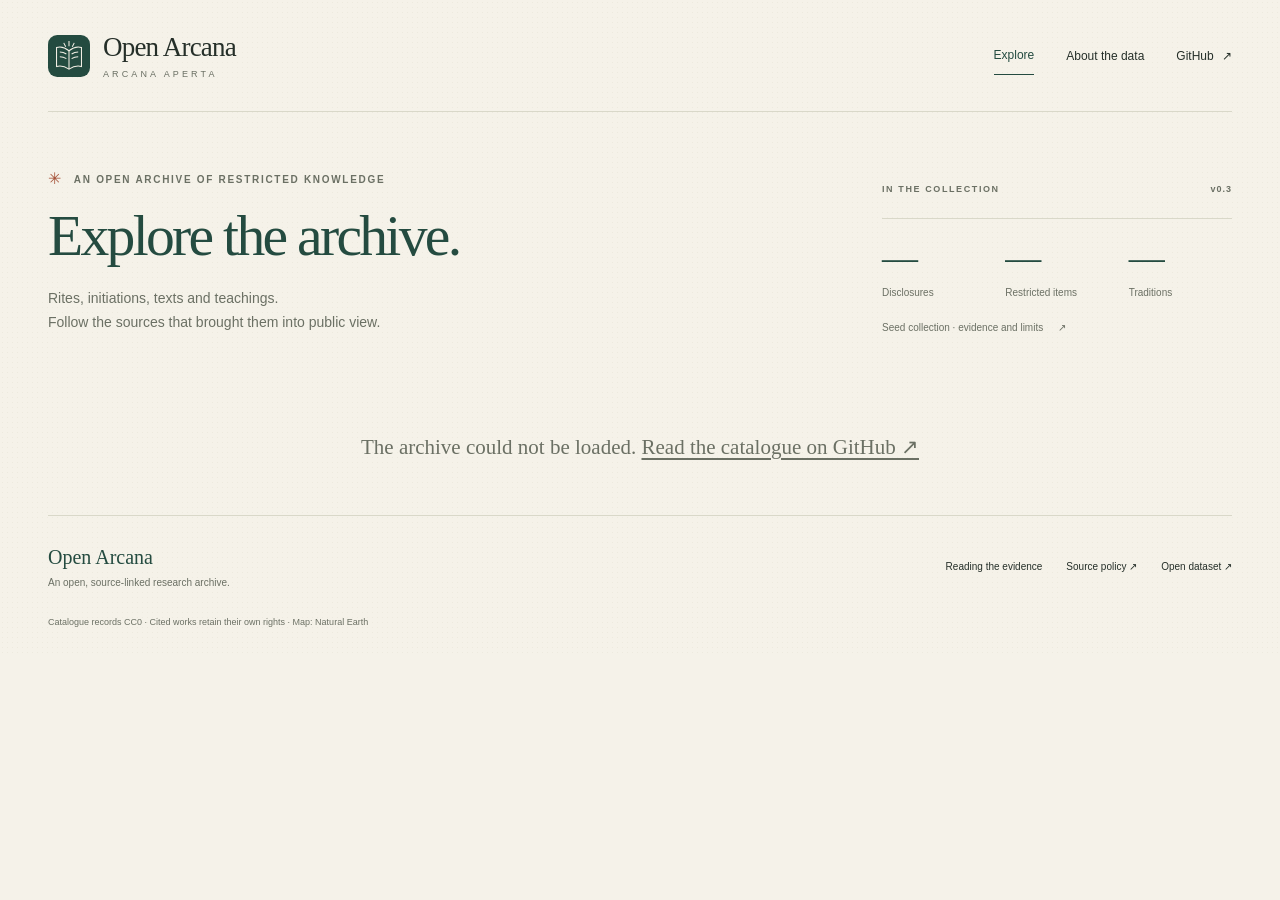
==== site/index.html @ 2766771c "Build interactive country and disclosure timeline explorer" ====
<!doctype html>
<html lang="en">
<head>
  <meta charset="utf-8">
  <meta name="viewport" content="width=device-width, initial-scale=1">
  <meta name="theme-color" content="#244b40">
  <meta name="description" content="Explore Open Arcana's source-linked records of restricted rites, initiations, texts and teachings. Filter the world map and disclosure timeline, then inspect the evidence.">
  <title>Open Arcana — Explore the archive</title>
  <link rel="icon" href="./assets/mark.svg" type="image/svg+xml">
  <link rel="stylesheet" href="./style.css">
  <script type="module" src="./app.js"></script>
</head>
<body>
  <a class="skip-link" href="#filters">Skip to explorer</a>
  <header class="masthead wrap">
    <a class="brand" href="./" aria-label="Open Arcana home"><img src="./assets/mark.svg" width="42" height="42" alt=""><span>Open Arcana<small>ARCANA APERTA</small></span></a>
    <nav aria-label="Main navigation"><a href="#explorer" class="nav-active">Explore</a><button data-about>About the data</button><a href="https://github.com/openarcana/open-arcana" target="_blank" rel="noopener noreferrer">GitHub <span aria-hidden="true">↗</span></a></nav>
  </header>
  <main class="wrap">
    <section class="intro" aria-labelledby="page-title">
      <div><div class="eyebrow"><span class="tiny-star" aria-hidden="true">✳</span> AN OPEN ARCHIVE OF RESTRICTED KNOWLEDGE</div><h1 id="page-title">Explore the archive.</h1><p>Rites, initiations, texts and teachings.<br> Follow the sources that brought them into public view.</p></div>
      <div class="intro-index" aria-label="Complete collection"><p class="index-caption">IN THE COLLECTION <span id="version">v0.3</span></p><div class="totals"><div><strong id="total-disclosures">—</strong><span>Disclosures</span></div><div><strong id="total-items">—</strong><span>Restricted items</span></div><div><strong id="total-traditions">—</strong><span>Traditions</span></div></div><button class="seed-link" data-about>Seed collection · evidence and limits <span aria-hidden="true">↗</span></button></div>
    </section>
    <div id="loading" role="status">Opening the archive…</div>
    <div id="explorer" hidden>
      <form id="filters" class="filter-panel" role="search" aria-label="Filter disclosures">
        <div class="search-wrap"><svg width="18" height="18" viewBox="0 0 24 24" fill="none" stroke="currentColor" stroke-width="1.6" aria-hidden="true"><circle cx="10" cy="10" r="6.5"/><path d="m15 15 5 5"/></svg><label class="sr-only" for="search">Search the archive</label><input id="search" name="q" type="search" placeholder="Search traditions, rites, texts…" autocomplete="off"></div>
        <label>Country<select id="country" name="country"><option value="">All countries & regions</option></select></label>
        <label>Disclosure type<select id="method" name="method"><option value="">All disclosure types</option></select></label>
        <label>Historical context<select id="history" name="history"><option value="">All periods & origins</option><optgroup label="Tradition's recorded origins"><option value="origins_before_1900">Founded before 1900</option><option value="origins_since_1900">Founded from 1900</option><option value="origins_undated">Origins undated</option></optgroup><optgroup label="Disclosure source's publication"><option value="sources_before_1900">Source before 1900</option><option value="sources_since_1900">Source from 1900</option></optgroup></select></label>
        <button type="button" id="more-filters" class="text-button more-button" aria-expanded="false" aria-controls="advanced-filters">More filters <span aria-hidden="true">＋</span></button>
        <div id="advanced-filters" class="advanced-filters" hidden>
          <label>Restricted material<select id="type" name="type"><option value="">All material types</option></select></label>
          <label>Recorded practice status<select id="status" name="status"><option value="">All recorded statuses</option><option value="practiced">Practiced</option><option value="modified">Modified</option><option value="discontinued">Discontinued</option><option value="unknown">Unknown</option></select></label>
          <label>Record review<select id="review" name="review"><option value="">All review statuses</option><option value="reviewed">Reviewed against source</option><option value="unreviewed">Unreviewed</option><option value="disputed">Disputed</option></select></label>
          <p class="filter-note">Origins date traditions, not individual rites. Practice statuses may be undated; review does not establish truth.</p>
        </div>
      </form>
      <div class="selection-line"><p id="selection-summary" role="status" aria-live="polite"></p><div><button id="reset" class="text-button" type="button">Reset filters <span aria-hidden="true">↺</span></button><button id="share" class="text-button" type="button">Copy view link <span aria-hidden="true">↗</span></button></div></div>
      <div id="active-filters" class="active-filters" aria-label="Active filters"></div>
      <section class="geography-panel" aria-labelledby="map-heading">
        <div class="map-main"><div class="section-heading"><div><span class="section-number">01 / GEOGRAPHY</span><h2 id="map-heading">Where the records lead</h2></div><span class="quiet-label">Select a country to explore</span></div>
          <div id="world-map" class="map" aria-label="Country map"></div>
          <div class="map-key"><span><i class="map-swatch empty"></i>No mapped records</span><span><i class="map-swatch filled"></i>Fewer <span class="gradient-key"></span> More disclosures</span><button id="unmapped" class="text-button" type="button"></button></div>
        </div>
        <aside class="country-index" aria-labelledby="country-index-heading"><div class="section-number">COUNTRY INDEX</div><h3 id="country-index-heading">In this view</h3><div id="country-list"></div><p class="map-footnote">Country associations follow a tradition’s recorded geography. They do not identify where a disclosure happened. Cross-border records can appear under several countries.</p></aside>
      </section>
      <section class="timeline-panel" aria-labelledby="timeline-heading">
        <div class="section-heading"><div><span class="section-number">02 / CHRONOLOGY</span><h2 id="timeline-heading">When knowledge became public</h2></div><label class="timeline-window">Timeline window<select id="window" aria-label="Timeline window"><option value="full">All recorded dates</option><option value="1500">1500 onward</option><option value="1800">1800 onward</option><option value="1900">1900 onward</option><option value="1950">1950 onward</option></select></label></div>
        <div class="date-controls"><div class="date-fields"><label>From year<input id="from" type="number" inputmode="numeric" placeholder="Earliest"></label><span aria-hidden="true">—</span><label>To year<input id="to" type="number" inputmode="numeric" placeholder="Latest"></label><button id="apply-years" type="button" class="small-button">Apply</button></div><label class="checkbox"><input id="undated" type="checkbox" checked> Include undated records <span id="undated-count"></span></label></div>
        <p class="chart-hint" id="timeline-caption">Numbered marks group nearby disclosures; their lines show the date span. Select a mark to inspect or zoom. Drag across the plot to filter dates.</p>
        <div class="timeline-scroll"><div id="timeline" class="timeline" aria-label="Interactive disclosure timeline"></div></div>
        <div class="timeline-footer"><p id="date-summary"></p><span>Disclosure dates · dates of practice are separate</span></div>
      </section>
      <section class="records-section" aria-labelledby="records-heading">
        <div class="section-heading"><div><span class="section-number">03 / THE RECORDS</span><h2 id="records-heading">Inside the selection <span id="record-count"></span></h2></div><div class="record-actions"><label class="sr-only" for="sort">Sort records</label><select id="sort"><option value="newest">Newest first</option><option value="oldest">Oldest first</option><option value="tradition">By tradition</option></select><button id="download" class="small-button" type="button">Download CSV <span aria-hidden="true">↓</span></button></div></div>
        <div id="record-list" class="record-list"></div><button id="show-more" type="button" class="show-more">Show more records <span aria-hidden="true">↓</span></button>
      </section>
    </div>
  </main>
  <footer class="wrap footer"><div class="footer-brand">Open Arcana <span>An open, source-linked research archive.</span></div><div><button data-about>Reading the evidence</button><a href="https://github.com/openarcana/open-arcana/blob/main/SOURCE_POLICY.md" target="_blank" rel="noopener noreferrer">Source policy ↗</a><a href="https://github.com/openarcana/open-arcana/tree/main/data" target="_blank" rel="noopener noreferrer">Open dataset ↗</a></div><p>Catalogue records CC0 · Cited works retain their own rights · <a href="https://www.naturalearthdata.com/" target="_blank" rel="noopener noreferrer">Map: Natural Earth</a></p></footer>
  <div id="tooltip" class="tooltip" hidden role="tooltip"></div>
  <div id="announcement" class="sr-only" aria-live="polite"></div>
  <dialog id="record-dialog" class="dialog record-dialog" aria-labelledby="detail-title"><div class="dialog-toolbar"><span class="section-number" id="detail-id"></span><button class="icon-button" data-close aria-label="Close record">×</button></div><div id="record-detail"></div></dialog>
  <dialog id="about-dialog" class="about-dialog" aria-labelledby="about-title"><div class="dialog-toolbar"><span class="section-number">READING THE ARCHIVE</span><button class="icon-button" data-close aria-label="Close about the data">×</button></div><h2 id="about-title">Evidence, with its context.</h2><p>Open Arcana documents specific restricted rites, initiations, texts, teachings and transmission rules. The explorer counts <strong>disclosure records</strong>, including research, publications, court records, leaks and other routes into public view.</p><dl><dt>Countries</dt><dd>Modern outlines help navigate the geography recorded for each tradition. They do not locate leaks or measure national prevalence. Broad regions and historical territories stay separate when no country can be assigned. <a href="./geography.json" target="_blank" rel="noopener noreferrer">Inspect the mapping ↗</a></dd><dt>The timeline</dt><dd>Marks use each disclosure’s recorded year, including approximate dates. They do not date a practice’s origin or performance. Undated records remain in the list when included. A source’s publication year is not necessarily the earliest public disclosure.</dd><dt>Historical context</dt><dd>“Founded before 1900” uses the tradition’s recorded origins. “Source before 1900” uses the source’s original publication year. Neither establishes that an individual rite is old, unchanged or discontinued.</dd><dt>Evidence assessments</dt><dd>Reviewed means checked against a source. Authenticity, claim support, independence and present-day practice are separate assessments. Open each record to see coverage and limitations. The seed collection is incomplete and is not a representative sample of world traditions.</dd></dl><a class="primary-link" href="https://github.com/openarcana/open-arcana/blob/main/QUALITY.md" target="_blank" rel="noopener noreferrer">Inspect the evidence backlog ↗</a><p class="snapshot" id="snapshot"></p></dialog>
  <noscript><p class="wrap">This explorer uses JavaScript for filtering. You can read the full <a href="https://github.com/openarcana/open-arcana/blob/main/CATALOG.md">Open Arcana catalogue</a> without it.</p></noscript>
</body>
</html>
---- site/style.css ----
:root{--paper:#f5f2e9;--surface:#faf8f2;--ink:#252f29;--green:#244b40;--muted:#6b7064;--line:#d9d8c9;--accent:#a55138;--pale:#e4e7da;--serif:Georgia,'Times New Roman',serif;--sans:Inter,ui-sans-serif,-apple-system,BlinkMacSystemFont,'Segoe UI',sans-serif;font-family:var(--sans);color:var(--ink);background:var(--paper);font-size:14px;scroll-behavior:smooth;color-scheme:light}
*{box-sizing:border-box}body{margin:0;background-image:radial-gradient(#776f4710 .6px,transparent .6px);background-size:5px 5px}a{color:inherit;text-underline-offset:4px}button,input,select{font:inherit;color:inherit}button,a,select,input{-webkit-tap-highlight-color:transparent}button{cursor:pointer}button:disabled{cursor:default;opacity:.5}button{background:none;border:0}button:focus-visible,a:focus-visible,select:focus-visible,input:focus-visible,[tabindex]:focus-visible{outline:2px solid var(--accent);outline-offset:4px}button:hover,a:hover{color:var(--accent)}[hidden]{display:none!important}.wrap{width:min(1272px,calc(100% - 96px));margin-inline:auto}.sr-only{position:absolute;width:1px;height:1px;overflow:hidden;clip:rect(0,0,0,0);white-space:nowrap}.skip-link{position:fixed;top:12px;left:12px;z-index:20;transform:translateY(-150%);background:var(--green);color:white;padding:12px}.skip-link:focus{transform:none}.masthead{height:112px;border-bottom:1px solid var(--line);display:flex;justify-content:space-between;align-items:center}.brand{display:flex;align-items:center;gap:13px;text-decoration:none;font-family:var(--serif);font-size:27px;letter-spacing:-.8px}.brand small{display:block;font:9px var(--sans);letter-spacing:3.1px;margin-top:6px;color:var(--muted)}nav{display:flex;align-items:center;gap:32px;font-size:12px}nav a,nav button{text-decoration:none;padding:12px 0}nav .nav-active{color:var(--green);border-bottom:1px solid var(--green)}nav a span{margin-left:5px}.intro{display:flex;align-items:center;justify-content:space-between;gap:50px;padding:57px 0 45px}.eyebrow,.section-number,.index-caption{font:10px var(--sans);letter-spacing:1.7px;color:var(--muted);font-weight:550}.tiny-star{color:var(--accent);font-size:16px;vertical-align:-1px;margin-right:7px}h1{font:normal clamp(44px,4.5vw,65px)/1.12 var(--serif);letter-spacing:-2.7px;margin:16px 0 17px;color:var(--green)}.intro p{line-height:1.75;color:var(--muted);font-size:14px;margin:0}.intro-index{width:350px;padding-top:12px}.intro .index-caption{font-size:9px;letter-spacing:1.6px;display:flex;justify-content:space-between;padding-bottom:20px;border-bottom:1px solid var(--line)}.index-caption span{letter-spacing:1px}.totals{display:grid;grid-template-columns:repeat(3,1fr);margin:18px 0 20px;gap:20px}.totals strong{display:block;font:normal 36px var(--serif);color:var(--green);font-variant-numeric:lining-nums}.totals span{display:block;font-size:10px;color:var(--muted);margin-top:8px;white-space:nowrap}.seed-link{font-size:10px;color:var(--muted);padding:0}.seed-link span{margin-left:12px}.filter-panel{border:1px solid var(--line);background:var(--surface);padding:15px 18px;display:grid;grid-template-columns:minmax(220px,1.35fr) 1fr 1fr 1fr auto;align-items:center;gap:18px;border-radius:3px}.filter-panel>label{border-left:1px solid var(--line);padding-left:18px}label{font-size:10px;color:var(--muted);display:block;line-height:1.5}select{display:block;background:transparent;border:0;padding:5px 22px 3px 0;max-width:100%;width:100%;font-size:12px;color:var(--ink);cursor:pointer}input[type=search]{border:0;background:transparent;width:100%;font-size:12px;min-width:0;padding:12px 0;outline-offset:2px}input::placeholder{color:#7c8177}.search-wrap{display:flex;align-items:center;gap:11px}.search-wrap svg{flex:none;color:var(--green)}.text-button{font-size:11px;padding:6px 0;color:var(--green)}.text-button span{margin-left:7px}.more-button{white-space:nowrap;text-align:right}.advanced-filters{grid-column:1/-1;display:grid;grid-template-columns:repeat(3,1fr);gap:20px;border-top:1px solid var(--line);padding-top:15px}.advanced-filters select{max-width:300px}.filter-note{grid-column:1/-1;font-size:11px;color:var(--muted);margin:0}.selection-line{display:flex;align-items:center;justify-content:space-between;min-height:63px;gap:20px}.selection-line p{font-size:11px;color:var(--muted);line-height:1.5}.selection-line p strong{font-weight:600;color:var(--green)}.selection-line>div{display:flex;gap:23px}.active-filters{display:flex;flex-wrap:wrap;gap:7px}.active-filters:not(:empty){padding-bottom:20px}.filter-chip{font-size:10px;border:1px solid #b7c3b2;background:#e5eadf;padding:6px 9px;border-radius:2px}.filter-chip span{margin-left:12px}.geography-panel{display:grid;grid-template-columns:minmax(0,1fr) 260px;border:1px solid var(--line);border-radius:3px;background:#f9f7ef;overflow:hidden}.map-main{padding:26px 28px 17px;min-width:0;background:radial-gradient(ellipse at 50% 52%,#ecefdf60,transparent 65%)}.section-heading{display:flex;align-items:center;justify-content:space-between;gap:20px}.section-number{font-size:9px;letter-spacing:1.8px}.section-heading h2{font:normal 26px/1.25 var(--serif);letter-spacing:-.7px;margin:9px 0 0}.quiet-label{color:var(--muted);font-size:10px}.map{width:100%;margin:22px 0 5px;position:relative;aspect-ratio:2.05}.map svg{width:100%;height:100%;overflow:visible}.map .country{fill:#e5e6dc;stroke:#faf8f1;stroke-width:.75;transition:fill .18s,stroke .18s;vector-effect:non-scaling-stroke}.map .country.has-records{cursor:pointer}.map .country.has-records:hover,.map .country.has-records:focus-visible{fill:#b07e52!important;stroke:#6a4f32;stroke-width:1.2;outline:none}.map .country.selected{fill:#a55138!important;stroke:#813c2c;stroke-width:1.2}.graticule{stroke:#e0e3d680;stroke-width:.55;fill:none}.map-label{font:9px var(--sans);letter-spacing:1.2px;fill:#8c9686;pointer-events:none}.map-key{display:flex;align-items:center;gap:22px;font-size:9px;color:var(--muted);flex-wrap:wrap;min-height:30px}.map-key>span{display:flex;align-items:center;gap:6px}.map-key button{margin-left:auto;font-size:9px}.map-swatch{height:8px;width:8px;display:inline-block;border:1px solid #c9cebf}.map-swatch.empty{background:#e5e6dc}.map-swatch.filled{background:#8caa8c}.gradient-key{width:42px;height:6px;background:linear-gradient(90deg,#c3d1b3,#244b40)}.country-index{border-left:1px solid var(--line);padding:29px 24px 20px;background:#efeee3}.country-index h3{font:normal 22px var(--serif);margin:9px 0 18px;letter-spacing:-.4px}#country-list{max-height:254px;overflow:auto;scrollbar-width:thin;padding-right:5px}.country-row{display:flex;align-items:center;justify-content:space-between;gap:12px;width:100%;padding:8px 0;text-align:left;font-size:11px;border-bottom:1px solid #dcded1}.country-row.active{color:var(--accent);font-weight:650}.country-row .count{font:normal 15px var(--serif);color:var(--green)}.country-row .bar{display:block;height:2px;margin-top:6px;background:#b1c3a5;min-width:4px}.country-row>span:first-child{flex:1}.map-footnote{font-size:9px;line-height:1.65;color:var(--muted);margin:20px 0 0}.timeline-panel{border:1px solid var(--line);border-radius:3px;margin-top:28px;padding:28px 28px 0;background:var(--surface)}.timeline-window{font-size:9px;min-width:150px}.timeline-window select{font-size:11px;padding-top:4px}.date-controls{display:flex;justify-content:space-between;align-items:center;padding:23px 0 12px;gap:16px}.date-fields{display:flex;align-items:center;gap:12px}.date-fields>span{font-size:11px;color:var(--muted);padding-top:15px}.date-fields label{font-size:9px}.date-fields input{display:block;width:91px;margin-top:5px;border:1px solid var(--line);background:var(--paper);border-radius:2px;padding:7px 8px;font-size:11px;color:var(--ink)}.date-fields button{align-self:flex-end;height:31px}.small-button{font-size:10px;padding:9px 12px;border:1px solid #b6bdae;background:#f6f6ed;border-radius:2px;white-space:nowrap}.small-button:hover{background:#e6ebde;color:var(--green)}.checkbox{font-size:10px;display:flex;align-items:center;gap:7px;color:var(--ink);cursor:pointer}.checkbox input{accent-color:var(--green)}.checkbox span{font-size:9px;color:var(--muted)}.chart-hint{font-size:10px;color:var(--muted);margin:7px 0 5px;line-height:1.6}.timeline{min-width:950px;position:relative;user-select:none;touch-action:pan-y}.timeline svg{width:100%;height:auto;display:block;overflow:visible}.timeline-scroll{overflow-x:auto}.tick-label{font:10px var(--sans);fill:var(--muted)}.method-label{font:11px var(--sans);fill:var(--ink);cursor:pointer}.method-label:hover{fill:var(--accent)}.plot-grid{stroke:#e3e3d6;stroke-width:.65}.lane-rule{stroke:#e9e9df;stroke-width:.6}.timeline-mark{cursor:pointer;stroke:var(--surface);stroke-width:1.5;transition:filter .15s}.timeline-mark:hover,.timeline-mark:focus-visible{filter:brightness(.75);stroke:var(--accent);stroke-width:2.5;outline:0}.mark-count{font:8px var(--sans);fill:#fff;text-anchor:middle;pointer-events:none;font-weight:600}.brush{fill:#244b401a;stroke:#244b4080;pointer-events:none}.timeline-footer{border-top:1px solid var(--line);padding:14px 0;display:flex;justify-content:space-between;gap:12px;font-size:9px;color:var(--muted);align-items:center}.timeline-footer p{margin:0}.timeline-footer button{font-size:9px}.records-section{margin:38px 0 55px}.records-section .section-heading{margin-bottom:19px}.records-section h2{font-size:30px}#record-count{font:12px var(--sans);margin-left:9px;color:var(--muted)}.record-actions{display:flex;align-items:center;gap:18px}.record-actions select{font-size:11px;width:125px}.record-list{border-top:1px solid var(--line)}.record-row{display:grid;grid-template-columns:90px minmax(0,1fr) 176px 22px;gap:18px;align-items:center;text-align:left;width:100%;border-bottom:1px solid var(--line);padding:22px 9px 22px 0}.record-row:hover{color:var(--ink);background:#e9eddf70}.record-date{font:normal 25px var(--serif);color:var(--green);align-self:start;margin-top:1px}.record-date small{display:block;font:9px var(--sans);letter-spacing:.7px;margin-top:7px;color:var(--muted)}.record-title{display:block;font:normal 19px/1.4 var(--serif);letter-spacing:-.15px}.record-context{display:block;font-size:10px;line-height:1.6;color:var(--muted);margin-top:7px}.record-meta{font-size:9px;line-height:1.8;color:var(--muted)}.method-badge{display:inline-flex;align-items:center;gap:6px;color:var(--ink);font-size:10px;line-height:1.5}.method-dot{width:6px;height:6px;border-radius:50%;display:inline-block;flex:none}.record-arrow{color:var(--green);font-size:21px;line-height:1}.show-more{display:block;padding:15px 25px;border:1px solid var(--line);margin:24px auto 0;font-size:11px;min-width:210px}.show-more:hover{background:var(--pale)}.empty-state{padding:50px 20px;text-align:center;color:var(--muted);line-height:1.8}.empty-state strong{display:block;font:24px var(--serif);color:var(--green);margin-bottom:8px}.footer{border-top:1px solid var(--line);padding:30px 0;display:flex;align-items:center;justify-content:space-between;gap:20px;flex-wrap:wrap}.footer-brand{font:20px var(--serif);color:var(--green)}.footer-brand span{display:block;font:10px var(--sans);margin-top:8px;color:var(--muted)}.footer>div:nth-child(2){display:flex;gap:24px;font-size:10px;align-items:center}.footer a{text-decoration:none}.footer>p{width:100%;font-size:9px;color:var(--muted);margin:9px 0 0}.footer button{padding:0;font-size:10px}.tooltip{position:fixed;z-index:50;pointer-events:none;max-width:280px;background:var(--green);color:#f7f5ec;font-size:11px;line-height:1.55;padding:10px 13px;border-radius:3px;box-shadow:0 3px 12px #182c2220;white-space:pre-line}dialog{color:var(--ink);background:var(--paper);border:1px solid var(--line);border-radius:4px;box-shadow:0 24px 100px #14281e35;max-height:90dvh;padding:27px 32px;overscroll-behavior:contain}dialog::backdrop{background:#13271f80;backdrop-filter:blur(3px)}.record-dialog{width:780px}.about-dialog{width:650px}.dialog-toolbar{display:flex;justify-content:space-between;align-items:center;gap:15px;margin-bottom:24px}.icon-button{width:34px;height:34px;border:1px solid var(--line);font-size:24px;border-radius:50%;line-height:1}.dialog h2{font:normal 34px/1.2 var(--serif);letter-spacing:-.8px;margin:10px 0 16px;color:var(--green)}.dialog-dateline{color:var(--muted);font-size:11px;line-height:1.8}.detail-lead{font:normal 19px/1.65 var(--serif)}.detail-tags{display:flex;flex-wrap:wrap;gap:8px;margin:17px 0}.detail-tag{font-size:9px;background:var(--pale);border:1px solid #cfd5c3;border-radius:2px;padding:5px 8px}.detail-grid{display:grid;grid-template-columns:1fr 1fr;border-top:1px solid var(--line);gap:20px;padding:22px 0}.detail-grid h3,.detail-section h3{font:11px var(--sans);letter-spacing:1px;text-transform:uppercase;color:var(--green);margin:0 0 10px}.detail-grid p,.detail-section p{font-size:12px;line-height:1.75;margin:5px 0;color:#555f52}.detail-section{border-top:1px solid var(--line);padding:23px 0 0;margin-top:8px}.detail-section a{color:var(--green)}.source-title{font-family:var(--serif);font-size:19px!important;color:var(--ink)!important}.source-link{font-size:11px;display:inline-block;margin:10px 0 6px}.provisional{color:#925638!important;font-size:10px!important}.claim{padding:15px 0;border-bottom:1px solid var(--line)}.claim p{font-size:12px}.claim small{font-size:9px;color:var(--muted);line-height:1.75;display:block}.claim details{margin-top:7px;font-size:10px;color:var(--muted)}.claim summary{cursor:pointer;color:var(--green)}.claim details p{font-size:10px}#record-dialog details>summary{cursor:pointer;font-size:11px;color:var(--green);padding:12px 0}.evidence-note{font-size:10px!important;color:var(--muted)!important}.group-list button{display:block;text-align:left;width:100%;padding:16px 0;border-bottom:1px solid var(--line);font:18px var(--serif)}.about-dialog>p{font-size:13px;line-height:1.8;color:#596052}.about-dialog h2{font:normal 32px var(--serif);color:var(--green)}.about-dialog dl{font-size:12px;line-height:1.75}.about-dialog dt{font-weight:600;color:var(--green);margin-top:22px}.about-dialog dd{margin:4px 0 0;color:#596052}.primary-link{display:inline-block;margin:20px 0;color:var(--green);font-size:12px}.snapshot{font:9px/1.7 monospace!important;overflow-wrap:anywhere;color:var(--muted)}#loading{padding:55px 0;text-align:center;color:var(--muted);font-family:var(--serif);font-size:21px}
@media(min-width:1500px){.map{aspect-ratio:2.2}.intro{padding-top:65px;padding-bottom:55px}}@media(max-width:1100px){.wrap{width:calc(100% - 56px)}.filter-panel{grid-template-columns:1.2fr 1fr 1fr;gap:13px}.filter-panel>label:nth-of-type(3){grid-column:2}.more-button{grid-column:3;text-align:left}.geography-panel{grid-template-columns:minmax(0,1fr) 220px}.map-main{padding:24px 22px 15px}.quiet-label{display:none}.country-index{padding:26px 18px 18px}.map{aspect-ratio:1.85}.intro-index{width:310px}.intro{gap:25px}.intro h1{font-size:50px}.eyebrow{font-size:9px;letter-spacing:1.2px}}@media(max-width:760px){.wrap{width:calc(100% - 36px)}.masthead{height:88px}.brand{font-size:24px;gap:10px}.brand img{width:35px;height:35px}.brand small{font-size:8px}nav{gap:17px;font-size:10px}nav .nav-active{display:none}.intro{display:block;padding:34px 0 28px}.intro h1{font-size:44px;letter-spacing:-1.9px}.intro p br{display:none}.intro-index{width:100%;margin-top:24px;padding:0}.intro .index-caption{padding-bottom:10px}.totals{margin:12px 0 14px;max-width:450px}.totals strong{font-size:31px}.totals span{font-size:10px}.seed-link{font-size:9px}.filter-panel{grid-template-columns:1fr 1fr;padding:13px;gap:12px}.search-wrap{grid-column:1/-1;border-bottom:1px solid var(--line)}.filter-panel>label{border-left:none;padding-left:0}.filter-panel>label:nth-of-type(3){grid-column:auto}.filter-panel>label:nth-of-type(2){padding-left:12px;border-left:1px solid var(--line)}.more-button{grid-column:2;text-align:left}.advanced-filters{grid-template-columns:1fr 1fr;gap:15px}.selection-line{align-items:flex-start;padding:13px 0;gap:12px;min-height:68px}.selection-line p{font-size:10px;margin:5px 0}.selection-line>div{gap:12px}.selection-line .text-button{font-size:9px;white-space:nowrap}.selection-line .text-button span{display:none}.geography-panel{grid-template-columns:1fr}.country-index{border-left:0;border-top:1px solid var(--line);padding:20px}.country-index .section-number{display:none}.country-index h3{font-size:19px;margin:0 0 12px}#country-list{max-height:145px;display:grid;grid-template-columns:1fr 1fr;column-gap:22px;padding-right:3px}.country-row{font-size:10px}.map-footnote{margin-top:15px}.map-main{padding:20px 17px 14px}.section-heading h2{font-size:24px}.map{aspect-ratio:1.8;margin-top:14px}.map-key{font-size:8px;gap:12px}.map-key button{margin-left:0;width:100%;text-align:left}.timeline-panel{padding:21px 17px 0;margin-top:20px}.timeline-panel .section-heading{align-items:flex-start;gap:10px}.timeline-panel h2{font-size:24px;max-width:230px}.timeline-window{min-width:115px;width:115px}.timeline-window select{font-size:10px}.date-controls{display:block;padding-top:17px}.date-fields{gap:10px}.date-fields input{width:85px}.checkbox{margin:14px 0 4px}.chart-hint{font-size:9px}.timeline-footer{font-size:8px;display:block;line-height:1.8}.timeline-footer>span{display:block}.records-section{margin:30px 0 35px}.records-section .section-heading{align-items:flex-start;gap:12px}.records-section h2{font-size:25px}.record-actions{display:block}.record-actions select{font-size:10px;width:110px;margin-bottom:7px}.record-actions .small-button{font-size:9px;padding:7px 9px}.record-row{grid-template-columns:56px minmax(0,1fr) 15px;gap:13px;padding:20px 0}.record-date{font-size:22px}.record-date small{font-size:8px}.record-title{font-size:18px}.map-label{display:none}.record-context{font-size:9px}.record-meta{grid-column:2;grid-row:auto;margin-top:-4px}.record-arrow{grid-column:3;grid-row:1/3;font-size:18px}.footer{padding:25px 0}.footer>div:nth-child(2){gap:16px;font-size:9px}.footer-brand{font-size:19px}.footer>p{font-size:8px;line-height:1.8}.record-dialog,.about-dialog{width:calc(100% - 24px);max-height:94dvh;padding:20px}.detail-grid{grid-template-columns:1fr;gap:20px}.dialog h2{font-size:28px}.detail-lead{font-size:17px}.dialog-toolbar{margin-bottom:15px}.method-label{font-size:10px}}
@media(prefers-reduced-motion:reduce){*{scroll-behavior:auto!important;transition:none!important}}
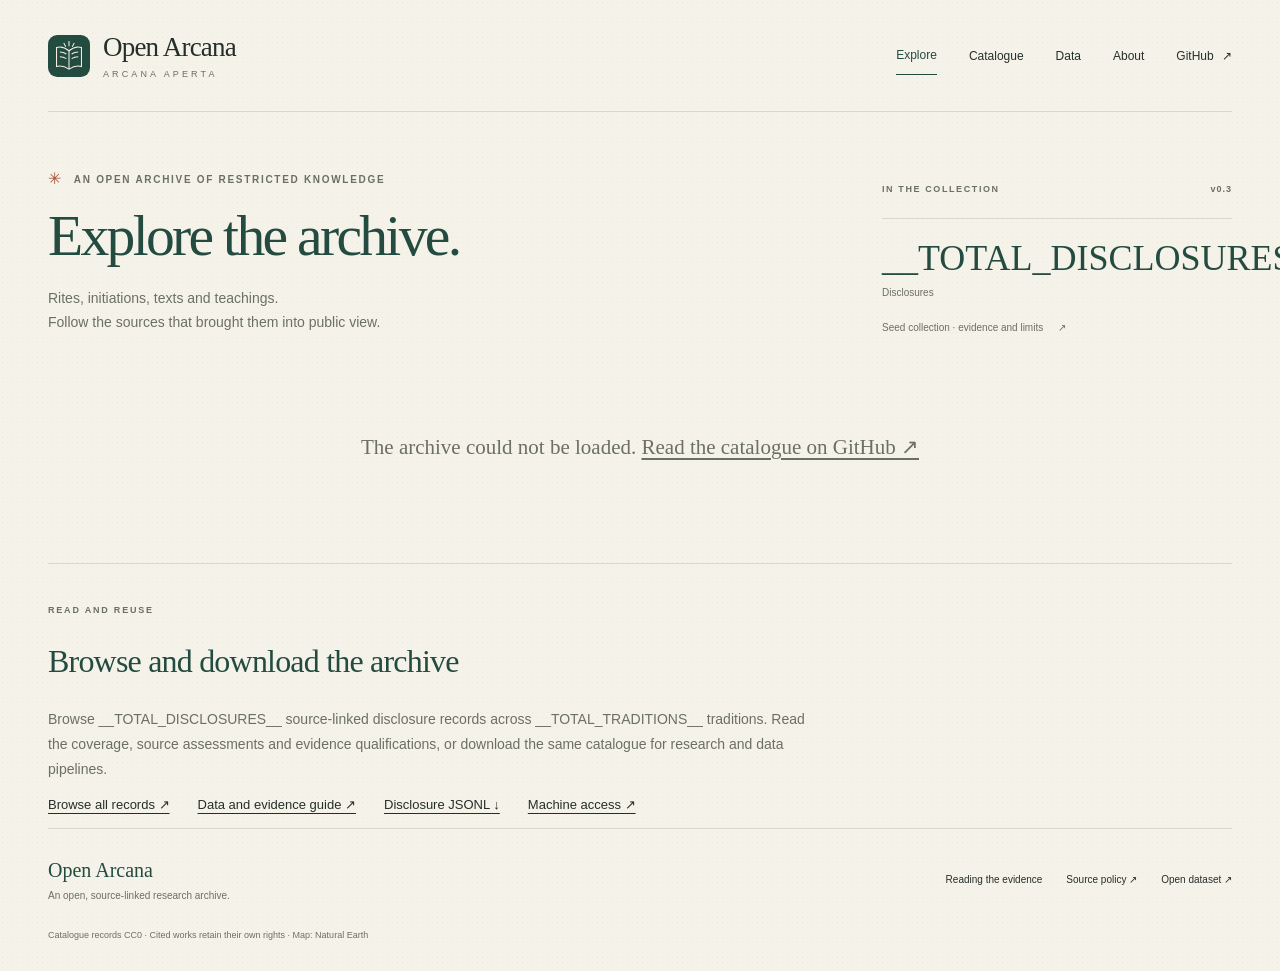
==== commit 9eb3c311: "Use a branded Pages address and publish crawlable evidence records" ====
--- a/site/index.html
+++ b/site/index.html
@@ -5,7 +5,10 @@
   <meta name="viewport" content="width=device-width, initial-scale=1">
   <meta name="theme-color" content="#244b40">
   <meta name="description" content="Explore Open Arcana's source-linked records of restricted rites, initiations, texts and teachings. Filter the world map and disclosure timeline, then inspect the evidence.">
-  <title>Open Arcana — Explore the archive</title>
+  <link rel="canonical" href="__SITE_URL__/">
+  <link rel="describedby" href="./datapackage.json" type="application/json">
+  <!-- SITE_METADATA -->
+  <title>Open Arcana — Restricted rites, initiations and texts</title>
   <link rel="icon" href="./assets/mark.svg" type="image/svg+xml">
   <link rel="stylesheet" href="./style.css">
   <script type="module" src="./app.js"></script>
@@ -14,12 +17,12 @@
   <a class="skip-link" href="#filters">Skip to explorer</a>
   <header class="masthead wrap">
     <a class="brand" href="./" aria-label="Open Arcana home"><img src="./assets/mark.svg" width="42" height="42" alt=""><span>Open Arcana<small>ARCANA APERTA</small></span></a>
-    <nav aria-label="Main navigation"><a href="#explorer" class="nav-active">Explore</a><button data-about>About the data</button><a href="https://github.com/openarcana/open-arcana" target="_blank" rel="noopener noreferrer">GitHub <span aria-hidden="true">↗</span></a></nav>
+    <nav aria-label="Main navigation"><a href="#explorer" class="nav-active">Explore</a><a href="./records/">Catalogue</a><a href="./dataset/">Data</a><button data-about>About</button><a href="https://github.com/openarcana/open-arcana" target="_blank" rel="noopener noreferrer">GitHub <span aria-hidden="true">↗</span></a></nav>
   </header>
   <main class="wrap">
     <section class="intro" aria-labelledby="page-title">
       <div><div class="eyebrow"><span class="tiny-star" aria-hidden="true">✳</span> AN OPEN ARCHIVE OF RESTRICTED KNOWLEDGE</div><h1 id="page-title">Explore the archive.</h1><p>Rites, initiations, texts and teachings.<br> Follow the sources that brought them into public view.</p></div>
-      <div class="intro-index" aria-label="Complete collection"><p class="index-caption">IN THE COLLECTION <span id="version">v0.3</span></p><div class="totals"><div><strong id="total-disclosures">—</strong><span>Disclosures</span></div><div><strong id="total-items">—</strong><span>Restricted items</span></div><div><strong id="total-traditions">—</strong><span>Traditions</span></div></div><button class="seed-link" data-about>Seed collection · evidence and limits <span aria-hidden="true">↗</span></button></div>
+      <div class="intro-index" aria-label="Complete collection"><p class="index-caption">IN THE COLLECTION <span id="version">v0.3</span></p><div class="totals"><div><strong id="total-disclosures">__TOTAL_DISCLOSURES__</strong><span>Disclosures</span></div><div><strong id="total-items">__TOTAL_ITEMS__</strong><span>Restricted items</span></div><div><strong id="total-traditions">__TOTAL_TRADITIONS__</strong><span>Traditions</span></div></div><button class="seed-link" data-about>Seed collection · evidence and limits <span aria-hidden="true">↗</span></button></div>
     </section>
     <div id="loading" role="status">Opening the archive…</div>
     <div id="explorer" hidden>
@@ -57,12 +60,13 @@
         <div id="record-list" class="record-list"></div><button id="show-more" type="button" class="show-more">Show more records <span aria-hidden="true">↓</span></button>
       </section>
     </div>
+    <section class="archive-access" aria-labelledby="access-heading"><span class="section-number">READ AND REUSE</span><h2 id="access-heading">Browse and download the archive</h2><p>Browse __TOTAL_DISCLOSURES__ source-linked disclosure records across __TOTAL_TRADITIONS__ traditions. Read the coverage, source assessments and evidence qualifications, or download the same catalogue for research and data pipelines.</p><div><a href="./records/">Browse all records ↗</a><a href="./dataset/">Data and evidence guide ↗</a><a href="./exports/disclosures.jsonl">Disclosure JSONL ↓</a><a href="./llms.txt">Machine access ↗</a></div></section>
   </main>
   <footer class="wrap footer"><div class="footer-brand">Open Arcana <span>An open, source-linked research archive.</span></div><div><button data-about>Reading the evidence</button><a href="https://github.com/openarcana/open-arcana/blob/main/SOURCE_POLICY.md" target="_blank" rel="noopener noreferrer">Source policy ↗</a><a href="https://github.com/openarcana/open-arcana/tree/main/data" target="_blank" rel="noopener noreferrer">Open dataset ↗</a></div><p>Catalogue records CC0 · Cited works retain their own rights · <a href="https://www.naturalearthdata.com/" target="_blank" rel="noopener noreferrer">Map: Natural Earth</a></p></footer>
   <div id="tooltip" class="tooltip" hidden role="tooltip"></div>
   <div id="announcement" class="sr-only" aria-live="polite"></div>
   <dialog id="record-dialog" class="dialog record-dialog" aria-labelledby="detail-title"><div class="dialog-toolbar"><span class="section-number" id="detail-id"></span><button class="icon-button" data-close aria-label="Close record">×</button></div><div id="record-detail"></div></dialog>
   <dialog id="about-dialog" class="about-dialog" aria-labelledby="about-title"><div class="dialog-toolbar"><span class="section-number">READING THE ARCHIVE</span><button class="icon-button" data-close aria-label="Close about the data">×</button></div><h2 id="about-title">Evidence, with its context.</h2><p>Open Arcana documents specific restricted rites, initiations, texts, teachings and transmission rules. The explorer counts <strong>disclosure records</strong>, including research, publications, court records, leaks and other routes into public view.</p><dl><dt>Countries</dt><dd>Modern outlines help navigate the geography recorded for each tradition. They do not locate leaks or measure national prevalence. Broad regions and historical territories stay separate when no country can be assigned. <a href="./geography.json" target="_blank" rel="noopener noreferrer">Inspect the mapping ↗</a></dd><dt>The timeline</dt><dd>Marks use each disclosure’s recorded year, including approximate dates. They do not date a practice’s origin or performance. Undated records remain in the list when included. A source’s publication year is not necessarily the earliest public disclosure.</dd><dt>Historical context</dt><dd>“Founded before 1900” uses the tradition’s recorded origins. “Source before 1900” uses the source’s original publication year. Neither establishes that an individual rite is old, unchanged or discontinued.</dd><dt>Evidence assessments</dt><dd>Reviewed means checked against a source. Authenticity, claim support, independence and present-day practice are separate assessments. Open each record to see coverage and limitations. The seed collection is incomplete and is not a representative sample of world traditions.</dd></dl><a class="primary-link" href="https://github.com/openarcana/open-arcana/blob/main/QUALITY.md" target="_blank" rel="noopener noreferrer">Inspect the evidence backlog ↗</a><p class="snapshot" id="snapshot"></p></dialog>
-  <noscript><p class="wrap">This explorer uses JavaScript for filtering. You can read the full <a href="https://github.com/openarcana/open-arcana/blob/main/CATALOG.md">Open Arcana catalogue</a> without it.</p></noscript>
+  <noscript><p class="wrap">This explorer uses JavaScript for filtering. Read every record in the <a href="./records/">catalogue</a> or <a href="./dataset/">download the data</a> without it.</p></noscript>
 </body>
 </html>
--- a/site/style.css
+++ b/site/style.css
@@ -1,4 +1,1444 @@
-:root{--paper:#f5f2e9;--surface:#faf8f2;--ink:#252f29;--green:#244b40;--muted:#6b7064;--line:#d9d8c9;--accent:#a55138;--pale:#e4e7da;--serif:Georgia,'Times New Roman',serif;--sans:Inter,ui-sans-serif,-apple-system,BlinkMacSystemFont,'Segoe UI',sans-serif;font-family:var(--sans);color:var(--ink);background:var(--paper);font-size:14px;scroll-behavior:smooth;color-scheme:light}
-*{box-sizing:border-box}body{margin:0;background-image:radial-gradient(#776f4710 .6px,transparent .6px);background-size:5px 5px}a{color:inherit;text-underline-offset:4px}button,input,select{font:inherit;color:inherit}button,a,select,input{-webkit-tap-highlight-color:transparent}button{cursor:pointer}button:disabled{cursor:default;opacity:.5}button{background:none;border:0}button:focus-visible,a:focus-visible,select:focus-visible,input:focus-visible,[tabindex]:focus-visible{outline:2px solid var(--accent);outline-offset:4px}button:hover,a:hover{color:var(--accent)}[hidden]{display:none!important}.wrap{width:min(1272px,calc(100% - 96px));margin-inline:auto}.sr-only{position:absolute;width:1px;height:1px;overflow:hidden;clip:rect(0,0,0,0);white-space:nowrap}.skip-link{position:fixed;top:12px;left:12px;z-index:20;transform:translateY(-150%);background:var(--green);color:white;padding:12px}.skip-link:focus{transform:none}.masthead{height:112px;border-bottom:1px solid var(--line);display:flex;justify-content:space-between;align-items:center}.brand{display:flex;align-items:center;gap:13px;text-decoration:none;font-family:var(--serif);font-size:27px;letter-spacing:-.8px}.brand small{display:block;font:9px var(--sans);letter-spacing:3.1px;margin-top:6px;color:var(--muted)}nav{display:flex;align-items:center;gap:32px;font-size:12px}nav a,nav button{text-decoration:none;padding:12px 0}nav .nav-active{color:var(--green);border-bottom:1px solid var(--green)}nav a span{margin-left:5px}.intro{display:flex;align-items:center;justify-content:space-between;gap:50px;padding:57px 0 45px}.eyebrow,.section-number,.index-caption{font:10px var(--sans);letter-spacing:1.7px;color:var(--muted);font-weight:550}.tiny-star{color:var(--accent);font-size:16px;vertical-align:-1px;margin-right:7px}h1{font:normal clamp(44px,4.5vw,65px)/1.12 var(--serif);letter-spacing:-2.7px;margin:16px 0 17px;color:var(--green)}.intro p{line-height:1.75;color:var(--muted);font-size:14px;margin:0}.intro-index{width:350px;padding-top:12px}.intro .index-caption{font-size:9px;letter-spacing:1.6px;display:flex;justify-content:space-between;padding-bottom:20px;border-bottom:1px solid var(--line)}.index-caption span{letter-spacing:1px}.totals{display:grid;grid-template-columns:repeat(3,1fr);margin:18px 0 20px;gap:20px}.totals strong{display:block;font:normal 36px var(--serif);color:var(--green);font-variant-numeric:lining-nums}.totals span{display:block;font-size:10px;color:var(--muted);margin-top:8px;white-space:nowrap}.seed-link{font-size:10px;color:var(--muted);padding:0}.seed-link span{margin-left:12px}.filter-panel{border:1px solid var(--line);background:var(--surface);padding:15px 18px;display:grid;grid-template-columns:minmax(220px,1.35fr) 1fr 1fr 1fr auto;align-items:center;gap:18px;border-radius:3px}.filter-panel>label{border-left:1px solid var(--line);padding-left:18px}label{font-size:10px;color:var(--muted);display:block;line-height:1.5}select{display:block;background:transparent;border:0;padding:5px 22px 3px 0;max-width:100%;width:100%;font-size:12px;color:var(--ink);cursor:pointer}input[type=search]{border:0;background:transparent;width:100%;font-size:12px;min-width:0;padding:12px 0;outline-offset:2px}input::placeholder{color:#7c8177}.search-wrap{display:flex;align-items:center;gap:11px}.search-wrap svg{flex:none;color:var(--green)}.text-button{font-size:11px;padding:6px 0;color:var(--green)}.text-button span{margin-left:7px}.more-button{white-space:nowrap;text-align:right}.advanced-filters{grid-column:1/-1;display:grid;grid-template-columns:repeat(3,1fr);gap:20px;border-top:1px solid var(--line);padding-top:15px}.advanced-filters select{max-width:300px}.filter-note{grid-column:1/-1;font-size:11px;color:var(--muted);margin:0}.selection-line{display:flex;align-items:center;justify-content:space-between;min-height:63px;gap:20px}.selection-line p{font-size:11px;color:var(--muted);line-height:1.5}.selection-line p strong{font-weight:600;color:var(--green)}.selection-line>div{display:flex;gap:23px}.active-filters{display:flex;flex-wrap:wrap;gap:7px}.active-filters:not(:empty){padding-bottom:20px}.filter-chip{font-size:10px;border:1px solid #b7c3b2;background:#e5eadf;padding:6px 9px;border-radius:2px}.filter-chip span{margin-left:12px}.geography-panel{display:grid;grid-template-columns:minmax(0,1fr) 260px;border:1px solid var(--line);border-radius:3px;background:#f9f7ef;overflow:hidden}.map-main{padding:26px 28px 17px;min-width:0;background:radial-gradient(ellipse at 50% 52%,#ecefdf60,transparent 65%)}.section-heading{display:flex;align-items:center;justify-content:space-between;gap:20px}.section-number{font-size:9px;letter-spacing:1.8px}.section-heading h2{font:normal 26px/1.25 var(--serif);letter-spacing:-.7px;margin:9px 0 0}.quiet-label{color:var(--muted);font-size:10px}.map{width:100%;margin:22px 0 5px;position:relative;aspect-ratio:2.05}.map svg{width:100%;height:100%;overflow:visible}.map .country{fill:#e5e6dc;stroke:#faf8f1;stroke-width:.75;transition:fill .18s,stroke .18s;vector-effect:non-scaling-stroke}.map .country.has-records{cursor:pointer}.map .country.has-records:hover,.map .country.has-records:focus-visible{fill:#b07e52!important;stroke:#6a4f32;stroke-width:1.2;outline:none}.map .country.selected{fill:#a55138!important;stroke:#813c2c;stroke-width:1.2}.graticule{stroke:#e0e3d680;stroke-width:.55;fill:none}.map-label{font:9px var(--sans);letter-spacing:1.2px;fill:#8c9686;pointer-events:none}.map-key{display:flex;align-items:center;gap:22px;font-size:9px;color:var(--muted);flex-wrap:wrap;min-height:30px}.map-key>span{display:flex;align-items:center;gap:6px}.map-key button{margin-left:auto;font-size:9px}.map-swatch{height:8px;width:8px;display:inline-block;border:1px solid #c9cebf}.map-swatch.empty{background:#e5e6dc}.map-swatch.filled{background:#8caa8c}.gradient-key{width:42px;height:6px;background:linear-gradient(90deg,#c3d1b3,#244b40)}.country-index{border-left:1px solid var(--line);padding:29px 24px 20px;background:#efeee3}.country-index h3{font:normal 22px var(--serif);margin:9px 0 18px;letter-spacing:-.4px}#country-list{max-height:254px;overflow:auto;scrollbar-width:thin;padding-right:5px}.country-row{display:flex;align-items:center;justify-content:space-between;gap:12px;width:100%;padding:8px 0;text-align:left;font-size:11px;border-bottom:1px solid #dcded1}.country-row.active{color:var(--accent);font-weight:650}.country-row .count{font:normal 15px var(--serif);color:var(--green)}.country-row .bar{display:block;height:2px;margin-top:6px;background:#b1c3a5;min-width:4px}.country-row>span:first-child{flex:1}.map-footnote{font-size:9px;line-height:1.65;color:var(--muted);margin:20px 0 0}.timeline-panel{border:1px solid var(--line);border-radius:3px;margin-top:28px;padding:28px 28px 0;background:var(--surface)}.timeline-window{font-size:9px;min-width:150px}.timeline-window select{font-size:11px;padding-top:4px}.date-controls{display:flex;justify-content:space-between;align-items:center;padding:23px 0 12px;gap:16px}.date-fields{display:flex;align-items:center;gap:12px}.date-fields>span{font-size:11px;color:var(--muted);padding-top:15px}.date-fields label{font-size:9px}.date-fields input{display:block;width:91px;margin-top:5px;border:1px solid var(--line);background:var(--paper);border-radius:2px;padding:7px 8px;font-size:11px;color:var(--ink)}.date-fields button{align-self:flex-end;height:31px}.small-button{font-size:10px;padding:9px 12px;border:1px solid #b6bdae;background:#f6f6ed;border-radius:2px;white-space:nowrap}.small-button:hover{background:#e6ebde;color:var(--green)}.checkbox{font-size:10px;display:flex;align-items:center;gap:7px;color:var(--ink);cursor:pointer}.checkbox input{accent-color:var(--green)}.checkbox span{font-size:9px;color:var(--muted)}.chart-hint{font-size:10px;color:var(--muted);margin:7px 0 5px;line-height:1.6}.timeline{min-width:950px;position:relative;user-select:none;touch-action:pan-y}.timeline svg{width:100%;height:auto;display:block;overflow:visible}.timeline-scroll{overflow-x:auto}.tick-label{font:10px var(--sans);fill:var(--muted)}.method-label{font:11px var(--sans);fill:var(--ink);cursor:pointer}.method-label:hover{fill:var(--accent)}.plot-grid{stroke:#e3e3d6;stroke-width:.65}.lane-rule{stroke:#e9e9df;stroke-width:.6}.timeline-mark{cursor:pointer;stroke:var(--surface);stroke-width:1.5;transition:filter .15s}.timeline-mark:hover,.timeline-mark:focus-visible{filter:brightness(.75);stroke:var(--accent);stroke-width:2.5;outline:0}.mark-count{font:8px var(--sans);fill:#fff;text-anchor:middle;pointer-events:none;font-weight:600}.brush{fill:#244b401a;stroke:#244b4080;pointer-events:none}.timeline-footer{border-top:1px solid var(--line);padding:14px 0;display:flex;justify-content:space-between;gap:12px;font-size:9px;color:var(--muted);align-items:center}.timeline-footer p{margin:0}.timeline-footer button{font-size:9px}.records-section{margin:38px 0 55px}.records-section .section-heading{margin-bottom:19px}.records-section h2{font-size:30px}#record-count{font:12px var(--sans);margin-left:9px;color:var(--muted)}.record-actions{display:flex;align-items:center;gap:18px}.record-actions select{font-size:11px;width:125px}.record-list{border-top:1px solid var(--line)}.record-row{display:grid;grid-template-columns:90px minmax(0,1fr) 176px 22px;gap:18px;align-items:center;text-align:left;width:100%;border-bottom:1px solid var(--line);padding:22px 9px 22px 0}.record-row:hover{color:var(--ink);background:#e9eddf70}.record-date{font:normal 25px var(--serif);color:var(--green);align-self:start;margin-top:1px}.record-date small{display:block;font:9px var(--sans);letter-spacing:.7px;margin-top:7px;color:var(--muted)}.record-title{display:block;font:normal 19px/1.4 var(--serif);letter-spacing:-.15px}.record-context{display:block;font-size:10px;line-height:1.6;color:var(--muted);margin-top:7px}.record-meta{font-size:9px;line-height:1.8;color:var(--muted)}.method-badge{display:inline-flex;align-items:center;gap:6px;color:var(--ink);font-size:10px;line-height:1.5}.method-dot{width:6px;height:6px;border-radius:50%;display:inline-block;flex:none}.record-arrow{color:var(--green);font-size:21px;line-height:1}.show-more{display:block;padding:15px 25px;border:1px solid var(--line);margin:24px auto 0;font-size:11px;min-width:210px}.show-more:hover{background:var(--pale)}.empty-state{padding:50px 20px;text-align:center;color:var(--muted);line-height:1.8}.empty-state strong{display:block;font:24px var(--serif);color:var(--green);margin-bottom:8px}.footer{border-top:1px solid var(--line);padding:30px 0;display:flex;align-items:center;justify-content:space-between;gap:20px;flex-wrap:wrap}.footer-brand{font:20px var(--serif);color:var(--green)}.footer-brand span{display:block;font:10px var(--sans);margin-top:8px;color:var(--muted)}.footer>div:nth-child(2){display:flex;gap:24px;font-size:10px;align-items:center}.footer a{text-decoration:none}.footer>p{width:100%;font-size:9px;color:var(--muted);margin:9px 0 0}.footer button{padding:0;font-size:10px}.tooltip{position:fixed;z-index:50;pointer-events:none;max-width:280px;background:var(--green);color:#f7f5ec;font-size:11px;line-height:1.55;padding:10px 13px;border-radius:3px;box-shadow:0 3px 12px #182c2220;white-space:pre-line}dialog{color:var(--ink);background:var(--paper);border:1px solid var(--line);border-radius:4px;box-shadow:0 24px 100px #14281e35;max-height:90dvh;padding:27px 32px;overscroll-behavior:contain}dialog::backdrop{background:#13271f80;backdrop-filter:blur(3px)}.record-dialog{width:780px}.about-dialog{width:650px}.dialog-toolbar{display:flex;justify-content:space-between;align-items:center;gap:15px;margin-bottom:24px}.icon-button{width:34px;height:34px;border:1px solid var(--line);font-size:24px;border-radius:50%;line-height:1}.dialog h2{font:normal 34px/1.2 var(--serif);letter-spacing:-.8px;margin:10px 0 16px;color:var(--green)}.dialog-dateline{color:var(--muted);font-size:11px;line-height:1.8}.detail-lead{font:normal 19px/1.65 var(--serif)}.detail-tags{display:flex;flex-wrap:wrap;gap:8px;margin:17px 0}.detail-tag{font-size:9px;background:var(--pale);border:1px solid #cfd5c3;border-radius:2px;padding:5px 8px}.detail-grid{display:grid;grid-template-columns:1fr 1fr;border-top:1px solid var(--line);gap:20px;padding:22px 0}.detail-grid h3,.detail-section h3{font:11px var(--sans);letter-spacing:1px;text-transform:uppercase;color:var(--green);margin:0 0 10px}.detail-grid p,.detail-section p{font-size:12px;line-height:1.75;margin:5px 0;color:#555f52}.detail-section{border-top:1px solid var(--line);padding:23px 0 0;margin-top:8px}.detail-section a{color:var(--green)}.source-title{font-family:var(--serif);font-size:19px!important;color:var(--ink)!important}.source-link{font-size:11px;display:inline-block;margin:10px 0 6px}.provisional{color:#925638!important;font-size:10px!important}.claim{padding:15px 0;border-bottom:1px solid var(--line)}.claim p{font-size:12px}.claim small{font-size:9px;color:var(--muted);line-height:1.75;display:block}.claim details{margin-top:7px;font-size:10px;color:var(--muted)}.claim summary{cursor:pointer;color:var(--green)}.claim details p{font-size:10px}#record-dialog details>summary{cursor:pointer;font-size:11px;color:var(--green);padding:12px 0}.evidence-note{font-size:10px!important;color:var(--muted)!important}.group-list button{display:block;text-align:left;width:100%;padding:16px 0;border-bottom:1px solid var(--line);font:18px var(--serif)}.about-dialog>p{font-size:13px;line-height:1.8;color:#596052}.about-dialog h2{font:normal 32px var(--serif);color:var(--green)}.about-dialog dl{font-size:12px;line-height:1.75}.about-dialog dt{font-weight:600;color:var(--green);margin-top:22px}.about-dialog dd{margin:4px 0 0;color:#596052}.primary-link{display:inline-block;margin:20px 0;color:var(--green);font-size:12px}.snapshot{font:9px/1.7 monospace!important;overflow-wrap:anywhere;color:var(--muted)}#loading{padding:55px 0;text-align:center;color:var(--muted);font-family:var(--serif);font-size:21px}
-@media(min-width:1500px){.map{aspect-ratio:2.2}.intro{padding-top:65px;padding-bottom:55px}}@media(max-width:1100px){.wrap{width:calc(100% - 56px)}.filter-panel{grid-template-columns:1.2fr 1fr 1fr;gap:13px}.filter-panel>label:nth-of-type(3){grid-column:2}.more-button{grid-column:3;text-align:left}.geography-panel{grid-template-columns:minmax(0,1fr) 220px}.map-main{padding:24px 22px 15px}.quiet-label{display:none}.country-index{padding:26px 18px 18px}.map{aspect-ratio:1.85}.intro-index{width:310px}.intro{gap:25px}.intro h1{font-size:50px}.eyebrow{font-size:9px;letter-spacing:1.2px}}@media(max-width:760px){.wrap{width:calc(100% - 36px)}.masthead{height:88px}.brand{font-size:24px;gap:10px}.brand img{width:35px;height:35px}.brand small{font-size:8px}nav{gap:17px;font-size:10px}nav .nav-active{display:none}.intro{display:block;padding:34px 0 28px}.intro h1{font-size:44px;letter-spacing:-1.9px}.intro p br{display:none}.intro-index{width:100%;margin-top:24px;padding:0}.intro .index-caption{padding-bottom:10px}.totals{margin:12px 0 14px;max-width:450px}.totals strong{font-size:31px}.totals span{font-size:10px}.seed-link{font-size:9px}.filter-panel{grid-template-columns:1fr 1fr;padding:13px;gap:12px}.search-wrap{grid-column:1/-1;border-bottom:1px solid var(--line)}.filter-panel>label{border-left:none;padding-left:0}.filter-panel>label:nth-of-type(3){grid-column:auto}.filter-panel>label:nth-of-type(2){padding-left:12px;border-left:1px solid var(--line)}.more-button{grid-column:2;text-align:left}.advanced-filters{grid-template-columns:1fr 1fr;gap:15px}.selection-line{align-items:flex-start;padding:13px 0;gap:12px;min-height:68px}.selection-line p{font-size:10px;margin:5px 0}.selection-line>div{gap:12px}.selection-line .text-button{font-size:9px;white-space:nowrap}.selection-line .text-button span{display:none}.geography-panel{grid-template-columns:1fr}.country-index{border-left:0;border-top:1px solid var(--line);padding:20px}.country-index .section-number{display:none}.country-index h3{font-size:19px;margin:0 0 12px}#country-list{max-height:145px;display:grid;grid-template-columns:1fr 1fr;column-gap:22px;padding-right:3px}.country-row{font-size:10px}.map-footnote{margin-top:15px}.map-main{padding:20px 17px 14px}.section-heading h2{font-size:24px}.map{aspect-ratio:1.8;margin-top:14px}.map-key{font-size:8px;gap:12px}.map-key button{margin-left:0;width:100%;text-align:left}.timeline-panel{padding:21px 17px 0;margin-top:20px}.timeline-panel .section-heading{align-items:flex-start;gap:10px}.timeline-panel h2{font-size:24px;max-width:230px}.timeline-window{min-width:115px;width:115px}.timeline-window select{font-size:10px}.date-controls{display:block;padding-top:17px}.date-fields{gap:10px}.date-fields input{width:85px}.checkbox{margin:14px 0 4px}.chart-hint{font-size:9px}.timeline-footer{font-size:8px;display:block;line-height:1.8}.timeline-footer>span{display:block}.records-section{margin:30px 0 35px}.records-section .section-heading{align-items:flex-start;gap:12px}.records-section h2{font-size:25px}.record-actions{display:block}.record-actions select{font-size:10px;width:110px;margin-bottom:7px}.record-actions .small-button{font-size:9px;padding:7px 9px}.record-row{grid-template-columns:56px minmax(0,1fr) 15px;gap:13px;padding:20px 0}.record-date{font-size:22px}.record-date small{font-size:8px}.record-title{font-size:18px}.map-label{display:none}.record-context{font-size:9px}.record-meta{grid-column:2;grid-row:auto;margin-top:-4px}.record-arrow{grid-column:3;grid-row:1/3;font-size:18px}.footer{padding:25px 0}.footer>div:nth-child(2){gap:16px;font-size:9px}.footer-brand{font-size:19px}.footer>p{font-size:8px;line-height:1.8}.record-dialog,.about-dialog{width:calc(100% - 24px);max-height:94dvh;padding:20px}.detail-grid{grid-template-columns:1fr;gap:20px}.dialog h2{font-size:28px}.detail-lead{font-size:17px}.dialog-toolbar{margin-bottom:15px}.method-label{font-size:10px}}
-@media(prefers-reduced-motion:reduce){*{scroll-behavior:auto!important;transition:none!important}}
+:root {
+  --paper:#f5f2e9;
+  --surface:#faf8f2;
+  --ink:#252f29;
+  --green:#244b40;
+  --muted:#6b7064;
+  --line:#d9d8c9;
+  --accent:#a55138;
+  --pale:#e4e7da;
+  --serif:Georgia,'Times New Roman',serif;
+  --sans:Inter,ui-sans-serif,-apple-system,BlinkMacSystemFont,'Segoe UI',sans-serif;
+  font-family:var(--sans);
+  color:var(--ink);
+  background:var(--paper);
+  font-size:14px;
+  scroll-behavior:smooth;
+  color-scheme:light
+}
+* {
+  box-sizing:border-box
+}
+body {
+  margin:0;
+  background-image:radial-gradient(#776f4710 .6px,transparent .6px);
+  background-size:5px 5px
+}
+a {
+  color:inherit;
+  text-underline-offset:4px
+}
+button,input,select {
+  font:inherit;
+  color:inherit
+}
+button,a,select,input {
+  -webkit-tap-highlight-color:transparent
+}
+button {
+  cursor:pointer
+}
+button:disabled {
+  cursor:default;
+  opacity:.5
+}
+button {
+  background:none;
+  border:0
+}
+button:focus-visible,a:focus-visible,select:focus-visible,input:focus-visible,[tabindex]:focus-visible {
+  outline:2px solid var(--accent);
+  outline-offset:4px
+}
+button:hover,a:hover {
+  color:var(--accent)
+}
+[hidden] {
+  display:none!important
+}
+.wrap {
+  width:min(1272px,calc(100% - 96px));
+  margin-inline:auto
+}
+.sr-only {
+  position:absolute;
+  width:1px;
+  height:1px;
+  overflow:hidden;
+  clip:rect(0,0,0,0);
+  white-space:nowrap
+}
+.skip-link {
+  position:fixed;
+  top:12px;
+  left:12px;
+  z-index:20;
+  transform:translateY(-150%);
+  background:var(--green);
+  color:white;
+  padding:12px
+}
+.skip-link:focus {
+  transform:none
+}
+.masthead {
+  height:112px;
+  border-bottom:1px solid var(--line);
+  display:flex;
+  justify-content:space-between;
+  align-items:center
+}
+.brand {
+  display:flex;
+  align-items:center;
+  gap:13px;
+  text-decoration:none;
+  font-family:var(--serif);
+  font-size:27px;
+  letter-spacing:-.8px
+}
+.brand small {
+  display:block;
+  font:9px var(--sans);
+  letter-spacing:3.1px;
+  margin-top:6px;
+  color:var(--muted)
+}
+nav {
+  display:flex;
+  align-items:center;
+  gap:32px;
+  font-size:12px
+}
+nav a,nav button {
+  text-decoration:none;
+  padding:12px 0
+}
+nav .nav-active {
+  color:var(--green);
+  border-bottom:1px solid var(--green)
+}
+nav a span {
+  margin-left:5px
+}
+.intro {
+  display:flex;
+  align-items:center;
+  justify-content:space-between;
+  gap:50px;
+  padding:57px 0 45px
+}
+.eyebrow,.section-number,.index-caption {
+  font:10px var(--sans);
+  letter-spacing:1.7px;
+  color:var(--muted);
+  font-weight:550
+}
+.tiny-star {
+  color:var(--accent);
+  font-size:16px;
+  vertical-align:-1px;
+  margin-right:7px
+}
+h1 {
+  font:normal clamp(44px,4.5vw,65px)/1.12 var(--serif);
+  letter-spacing:-2.7px;
+  margin:16px 0 17px;
+  color:var(--green)
+}
+.intro p {
+  line-height:1.75;
+  color:var(--muted);
+  font-size:14px;
+  margin:0
+}
+.intro-index {
+  width:350px;
+  padding-top:12px
+}
+.intro .index-caption {
+  font-size:9px;
+  letter-spacing:1.6px;
+  display:flex;
+  justify-content:space-between;
+  padding-bottom:20px;
+  border-bottom:1px solid var(--line)
+}
+.index-caption span {
+  letter-spacing:1px
+}
+.totals {
+  display:grid;
+  grid-template-columns:repeat(3,1fr);
+  margin:18px 0 20px;
+  gap:20px
+}
+.totals strong {
+  display:block;
+  font:normal 36px var(--serif);
+  color:var(--green);
+  font-variant-numeric:lining-nums
+}
+.totals span {
+  display:block;
+  font-size:10px;
+  color:var(--muted);
+  margin-top:8px;
+  white-space:nowrap
+}
+.seed-link {
+  font-size:10px;
+  color:var(--muted);
+  padding:0
+}
+.seed-link span {
+  margin-left:12px
+}
+.filter-panel {
+  border:1px solid var(--line);
+  background:var(--surface);
+  padding:15px 18px;
+  display:grid;
+  grid-template-columns:minmax(220px,1.35fr) 1fr 1fr 1fr auto;
+  align-items:center;
+  gap:18px;
+  border-radius:3px
+}
+.filter-panel>label {
+  border-left:1px solid var(--line);
+  padding-left:18px
+}
+label {
+  font-size:10px;
+  color:var(--muted);
+  display:block;
+  line-height:1.5
+}
+select {
+  display:block;
+  background:transparent;
+  border:0;
+  padding:5px 22px 3px 0;
+  max-width:100%;
+  width:100%;
+  font-size:12px;
+  color:var(--ink);
+  cursor:pointer
+}
+input[type=search] {
+  border:0;
+  background:transparent;
+  width:100%;
+  font-size:12px;
+  min-width:0;
+  padding:12px 0;
+  outline-offset:2px
+}
+input::placeholder {
+  color:#7c8177
+}
+.search-wrap {
+  display:flex;
+  align-items:center;
+  gap:11px
+}
+.search-wrap svg {
+  flex:none;
+  color:var(--green)
+}
+.text-button {
+  font-size:11px;
+  padding:6px 0;
+  color:var(--green)
+}
+.text-button span {
+  margin-left:7px
+}
+.more-button {
+  white-space:nowrap;
+  text-align:right
+}
+.advanced-filters {
+  grid-column:1/-1;
+  display:grid;
+  grid-template-columns:repeat(3,1fr);
+  gap:20px;
+  border-top:1px solid var(--line);
+  padding-top:15px
+}
+.advanced-filters select {
+  max-width:300px
+}
+.filter-note {
+  grid-column:1/-1;
+  font-size:11px;
+  color:var(--muted);
+  margin:0
+}
+.selection-line {
+  display:flex;
+  align-items:center;
+  justify-content:space-between;
+  min-height:63px;
+  gap:20px
+}
+.selection-line p {
+  font-size:11px;
+  color:var(--muted);
+  line-height:1.5
+}
+.selection-line p strong {
+  font-weight:600;
+  color:var(--green)
+}
+.selection-line>div {
+  display:flex;
+  gap:23px
+}
+.active-filters {
+  display:flex;
+  flex-wrap:wrap;
+  gap:7px
+}
+.active-filters:not(:empty) {
+  padding-bottom:20px
+}
+.filter-chip {
+  font-size:10px;
+  border:1px solid #b7c3b2;
+  background:#e5eadf;
+  padding:6px 9px;
+  border-radius:2px
+}
+.filter-chip span {
+  margin-left:12px
+}
+.geography-panel {
+  display:grid;
+  grid-template-columns:minmax(0,1fr) 260px;
+  border:1px solid var(--line);
+  border-radius:3px;
+  background:#f9f7ef;
+  overflow:hidden
+}
+.map-main {
+  padding:26px 28px 17px;
+  min-width:0;
+  background:radial-gradient(ellipse at 50% 52%,#ecefdf60,transparent 65%)
+}
+.section-heading {
+  display:flex;
+  align-items:center;
+  justify-content:space-between;
+  gap:20px
+}
+.section-number {
+  font-size:9px;
+  letter-spacing:1.8px
+}
+.section-heading h2 {
+  font:normal 26px/1.25 var(--serif);
+  letter-spacing:-.7px;
+  margin:9px 0 0
+}
+.quiet-label {
+  color:var(--muted);
+  font-size:10px
+}
+.map {
+  width:100%;
+  margin:22px 0 5px;
+  position:relative;
+  aspect-ratio:2.05
+}
+.map svg {
+  width:100%;
+  height:100%;
+  overflow:visible
+}
+.map .country {
+  fill:#e5e6dc;
+  stroke:#faf8f1;
+  stroke-width:.75;
+  transition:fill .18s,stroke .18s;
+  vector-effect:non-scaling-stroke
+}
+.map .country.has-records {
+  cursor:pointer
+}
+.map .country.has-records:hover,.map .country.has-records:focus-visible {
+  fill:#b07e52!important;
+  stroke:#6a4f32;
+  stroke-width:1.2;
+  outline:none
+}
+.map .country.selected {
+  fill:#a55138!important;
+  stroke:#813c2c;
+  stroke-width:1.2
+}
+.graticule {
+  stroke:#e0e3d680;
+  stroke-width:.55;
+  fill:none
+}
+.map-label {
+  font:9px var(--sans);
+  letter-spacing:1.2px;
+  fill:#8c9686;
+  pointer-events:none
+}
+.map-key {
+  display:flex;
+  align-items:center;
+  gap:22px;
+  font-size:9px;
+  color:var(--muted);
+  flex-wrap:wrap;
+  min-height:30px
+}
+.map-key>span {
+  display:flex;
+  align-items:center;
+  gap:6px
+}
+.map-key button {
+  margin-left:auto;
+  font-size:9px
+}
+.map-swatch {
+  height:8px;
+  width:8px;
+  display:inline-block;
+  border:1px solid #c9cebf
+}
+.map-swatch.empty {
+  background:#e5e6dc
+}
+.map-swatch.filled {
+  background:#8caa8c
+}
+.gradient-key {
+  width:42px;
+  height:6px;
+  background:linear-gradient(90deg,#c3d1b3,#244b40)
+}
+.country-index {
+  border-left:1px solid var(--line);
+  padding:29px 24px 20px;
+  background:#efeee3
+}
+.country-index h3 {
+  font:normal 22px var(--serif);
+  margin:9px 0 18px;
+  letter-spacing:-.4px
+}
+#country-list {
+  max-height:254px;
+  overflow:auto;
+  scrollbar-width:thin;
+  padding-right:5px
+}
+.country-row {
+  display:flex;
+  align-items:center;
+  justify-content:space-between;
+  gap:12px;
+  width:100%;
+  padding:8px 0;
+  text-align:left;
+  font-size:11px;
+  border-bottom:1px solid #dcded1
+}
+.country-row.active {
+  color:var(--accent);
+  font-weight:650
+}
+.country-row .count {
+  font:normal 15px var(--serif);
+  color:var(--green)
+}
+.country-row .bar {
+  display:block;
+  height:2px;
+  margin-top:6px;
+  background:#b1c3a5;
+  min-width:4px
+}
+.country-row>span:first-child {
+  flex:1
+}
+.map-footnote {
+  font-size:9px;
+  line-height:1.65;
+  color:var(--muted);
+  margin:20px 0 0
+}
+.timeline-panel {
+  border:1px solid var(--line);
+  border-radius:3px;
+  margin-top:28px;
+  padding:28px 28px 0;
+  background:var(--surface)
+}
+.timeline-window {
+  font-size:9px;
+  min-width:150px
+}
+.timeline-window select {
+  font-size:11px;
+  padding-top:4px
+}
+.date-controls {
+  display:flex;
+  justify-content:space-between;
+  align-items:center;
+  padding:23px 0 12px;
+  gap:16px
+}
+.date-fields {
+  display:flex;
+  align-items:center;
+  gap:12px
+}
+.date-fields>span {
+  font-size:11px;
+  color:var(--muted);
+  padding-top:15px
+}
+.date-fields label {
+  font-size:9px
+}
+.date-fields input {
+  display:block;
+  width:91px;
+  margin-top:5px;
+  border:1px solid var(--line);
+  background:var(--paper);
+  border-radius:2px;
+  padding:7px 8px;
+  font-size:11px;
+  color:var(--ink)
+}
+.date-fields button {
+  align-self:flex-end;
+  height:31px
+}
+.small-button {
+  font-size:10px;
+  padding:9px 12px;
+  border:1px solid #b6bdae;
+  background:#f6f6ed;
+  border-radius:2px;
+  white-space:nowrap
+}
+.small-button:hover {
+  background:#e6ebde;
+  color:var(--green)
+}
+.checkbox {
+  font-size:10px;
+  display:flex;
+  align-items:center;
+  gap:7px;
+  color:var(--ink);
+  cursor:pointer
+}
+.checkbox input {
+  accent-color:var(--green)
+}
+.checkbox span {
+  font-size:9px;
+  color:var(--muted)
+}
+.chart-hint {
+  font-size:10px;
+  color:var(--muted);
+  margin:7px 0 5px;
+  line-height:1.6
+}
+.timeline {
+  min-width:950px;
+  position:relative;
+  user-select:none;
+  touch-action:pan-y
+}
+.timeline svg {
+  width:100%;
+  height:auto;
+  display:block;
+  overflow:visible
+}
+.timeline-scroll {
+  overflow-x:auto
+}
+.tick-label {
+  font:10px var(--sans);
+  fill:var(--muted)
+}
+.method-label {
+  font:11px var(--sans);
+  fill:var(--ink);
+  cursor:pointer
+}
+.method-label:hover {
+  fill:var(--accent)
+}
+.plot-grid {
+  stroke:#e3e3d6;
+  stroke-width:.65
+}
+.lane-rule {
+  stroke:#e9e9df;
+  stroke-width:.6
+}
+.timeline-mark {
+  cursor:pointer;
+  stroke:var(--surface);
+  stroke-width:1.5;
+  transition:filter .15s
+}
+.timeline-mark:hover,.timeline-mark:focus-visible {
+  filter:brightness(.75);
+  stroke:var(--accent);
+  stroke-width:2.5;
+  outline:0
+}
+.mark-count {
+  font:8px var(--sans);
+  fill:#fff;
+  text-anchor:middle;
+  pointer-events:none;
+  font-weight:600
+}
+.brush {
+  fill:#244b401a;
+  stroke:#244b4080;
+  pointer-events:none
+}
+.timeline-footer {
+  border-top:1px solid var(--line);
+  padding:14px 0;
+  display:flex;
+  justify-content:space-between;
+  gap:12px;
+  font-size:9px;
+  color:var(--muted);
+  align-items:center
+}
+.timeline-footer p {
+  margin:0
+}
+.timeline-footer button {
+  font-size:9px
+}
+.records-section {
+  margin:38px 0 55px
+}
+.records-section .section-heading {
+  margin-bottom:19px
+}
+.records-section h2 {
+  font-size:30px
+}
+#record-count {
+  font:12px var(--sans);
+  margin-left:9px;
+  color:var(--muted)
+}
+.record-actions {
+  display:flex;
+  align-items:center;
+  gap:18px
+}
+.record-actions select {
+  font-size:11px;
+  width:125px
+}
+.record-list {
+  border-top:1px solid var(--line)
+}
+.record-row {
+  display:grid;
+  grid-template-columns:90px minmax(0,1fr) 176px 22px;
+  gap:18px;
+  align-items:center;
+  text-align:left;
+  width:100%;
+  border-bottom:1px solid var(--line);
+  padding:22px 9px 22px 0
+}
+.record-row:hover {
+  color:var(--ink);
+  background:#e9eddf70
+}
+.record-date {
+  font:normal 25px var(--serif);
+  color:var(--green);
+  align-self:start;
+  margin-top:1px
+}
+.record-date small {
+  display:block;
+  font:9px var(--sans);
+  letter-spacing:.7px;
+  margin-top:7px;
+  color:var(--muted)
+}
+.record-title {
+  display:block;
+  font:normal 19px/1.4 var(--serif);
+  letter-spacing:-.15px
+}
+.record-context {
+  display:block;
+  font-size:10px;
+  line-height:1.6;
+  color:var(--muted);
+  margin-top:7px
+}
+.record-meta {
+  font-size:9px;
+  line-height:1.8;
+  color:var(--muted)
+}
+.method-badge {
+  display:inline-flex;
+  align-items:center;
+  gap:6px;
+  color:var(--ink);
+  font-size:10px;
+  line-height:1.5
+}
+.method-dot {
+  width:6px;
+  height:6px;
+  border-radius:50%;
+  display:inline-block;
+  flex:none
+}
+.record-arrow {
+  color:var(--green);
+  font-size:21px;
+  line-height:1
+}
+.show-more {
+  display:block;
+  padding:15px 25px;
+  border:1px solid var(--line);
+  margin:24px auto 0;
+  font-size:11px;
+  min-width:210px
+}
+.show-more:hover {
+  background:var(--pale)
+}
+.empty-state {
+  padding:50px 20px;
+  text-align:center;
+  color:var(--muted);
+  line-height:1.8
+}
+.empty-state strong {
+  display:block;
+  font:24px var(--serif);
+  color:var(--green);
+  margin-bottom:8px
+}
+.footer {
+  border-top:1px solid var(--line);
+  padding:30px 0;
+  display:flex;
+  align-items:center;
+  justify-content:space-between;
+  gap:20px;
+  flex-wrap:wrap
+}
+.footer-brand {
+  font:20px var(--serif);
+  color:var(--green)
+}
+.footer-brand span {
+  display:block;
+  font:10px var(--sans);
+  margin-top:8px;
+  color:var(--muted)
+}
+.footer>div:nth-child(2) {
+  display:flex;
+  gap:24px;
+  font-size:10px;
+  align-items:center
+}
+.footer a {
+  text-decoration:none
+}
+.footer>p {
+  width:100%;
+  font-size:9px;
+  color:var(--muted);
+  margin:9px 0 0
+}
+.footer button {
+  padding:0;
+  font-size:10px
+}
+.tooltip {
+  position:fixed;
+  z-index:50;
+  pointer-events:none;
+  max-width:280px;
+  background:var(--green);
+  color:#f7f5ec;
+  font-size:11px;
+  line-height:1.55;
+  padding:10px 13px;
+  border-radius:3px;
+  box-shadow:0 3px 12px #182c2220;
+  white-space:pre-line
+}
+dialog {
+  color:var(--ink);
+  background:var(--paper);
+  border:1px solid var(--line);
+  border-radius:4px;
+  box-shadow:0 24px 100px #14281e35;
+  max-height:90dvh;
+  padding:27px 32px;
+  overscroll-behavior:contain
+}
+dialog::backdrop {
+  background:#13271f80;
+  backdrop-filter:blur(3px)
+}
+.record-dialog {
+  width:780px
+}
+.about-dialog {
+  width:650px
+}
+.dialog-toolbar {
+  display:flex;
+  justify-content:space-between;
+  align-items:center;
+  gap:15px;
+  margin-bottom:24px
+}
+.icon-button {
+  width:34px;
+  height:34px;
+  border:1px solid var(--line);
+  font-size:24px;
+  border-radius:50%;
+  line-height:1
+}
+.dialog h2 {
+  font:normal 34px/1.2 var(--serif);
+  letter-spacing:-.8px;
+  margin:10px 0 16px;
+  color:var(--green)
+}
+.dialog-dateline {
+  color:var(--muted);
+  font-size:11px;
+  line-height:1.8
+}
+.detail-lead {
+  font:normal 19px/1.65 var(--serif)
+}
+.detail-tags {
+  display:flex;
+  flex-wrap:wrap;
+  gap:8px;
+  margin:17px 0
+}
+.detail-tag {
+  font-size:9px;
+  background:var(--pale);
+  border:1px solid #cfd5c3;
+  border-radius:2px;
+  padding:5px 8px
+}
+.detail-grid {
+  display:grid;
+  grid-template-columns:1fr 1fr;
+  border-top:1px solid var(--line);
+  gap:20px;
+  padding:22px 0
+}
+.detail-grid h3,.detail-section h3 {
+  font:11px var(--sans);
+  letter-spacing:1px;
+  text-transform:uppercase;
+  color:var(--green);
+  margin:0 0 10px
+}
+.detail-grid p,.detail-section p {
+  font-size:12px;
+  line-height:1.75;
+  margin:5px 0;
+  color:#555f52
+}
+.detail-section {
+  border-top:1px solid var(--line);
+  padding:23px 0 0;
+  margin-top:8px
+}
+.detail-section a {
+  color:var(--green)
+}
+.source-title {
+  font-family:var(--serif);
+  font-size:19px!important;
+  color:var(--ink)!important
+}
+.source-link {
+  font-size:11px;
+  display:inline-block;
+  margin:10px 0 6px
+}
+.provisional {
+  color:#925638!important;
+  font-size:10px!important
+}
+.claim {
+  padding:15px 0;
+  border-bottom:1px solid var(--line)
+}
+.claim p {
+  font-size:12px
+}
+.claim small {
+  font-size:9px;
+  color:var(--muted);
+  line-height:1.75;
+  display:block
+}
+.claim details {
+  margin-top:7px;
+  font-size:10px;
+  color:var(--muted)
+}
+.claim summary {
+  cursor:pointer;
+  color:var(--green)
+}
+.claim details p {
+  font-size:10px
+}
+#record-dialog details>summary {
+  cursor:pointer;
+  font-size:11px;
+  color:var(--green);
+  padding:12px 0
+}
+.evidence-note {
+  font-size:10px!important;
+  color:var(--muted)!important
+}
+.group-list button {
+  display:block;
+  text-align:left;
+  width:100%;
+  padding:16px 0;
+  border-bottom:1px solid var(--line);
+  font:18px var(--serif)
+}
+.about-dialog>p {
+  font-size:13px;
+  line-height:1.8;
+  color:#596052
+}
+.about-dialog h2 {
+  font:normal 32px var(--serif);
+  color:var(--green)
+}
+.about-dialog dl {
+  font-size:12px;
+  line-height:1.75
+}
+.about-dialog dt {
+  font-weight:600;
+  color:var(--green);
+  margin-top:22px
+}
+.about-dialog dd {
+  margin:4px 0 0;
+  color:#596052
+}
+.primary-link {
+  display:inline-block;
+  margin:20px 0;
+  color:var(--green);
+  font-size:12px
+}
+.snapshot {
+  font:9px/1.7 monospace!important;
+  overflow-wrap:anywhere;
+  color:var(--muted)
+}
+#loading {
+  padding:55px 0;
+  text-align:center;
+  color:var(--muted);
+  font-family:var(--serif);
+  font-size:21px
+}
+@media(min-width:1500px) {
+  .map {
+    aspect-ratio:2.2
+  }
+  .intro {
+    padding-top:65px;
+    padding-bottom:55px
+  }
+}
+@media(max-width:1100px) {
+  .wrap {
+    width:calc(100% - 56px)
+  }
+  .filter-panel {
+    grid-template-columns:1.2fr 1fr 1fr;
+    gap:13px
+  }
+  .filter-panel>label:nth-of-type(3) {
+    grid-column:2
+  }
+  .more-button {
+    grid-column:3;
+    text-align:left
+  }
+  .geography-panel {
+    grid-template-columns:minmax(0,1fr) 220px
+  }
+  .map-main {
+    padding:24px 22px 15px
+  }
+  .quiet-label {
+    display:none
+  }
+  .country-index {
+    padding:26px 18px 18px
+  }
+  .map {
+    aspect-ratio:1.85
+  }
+  .intro-index {
+    width:310px
+  }
+  .intro {
+    gap:25px
+  }
+  .intro h1 {
+    font-size:50px
+  }
+  .eyebrow {
+    font-size:9px;
+    letter-spacing:1.2px
+  }
+}
+@media(max-width:760px) {
+  .wrap {
+    width:calc(100% - 36px)
+  }
+  .masthead {
+    height:88px
+  }
+  .brand {
+    font-size:24px;
+    gap:10px
+  }
+  .brand img {
+    width:35px;
+    height:35px
+  }
+  .brand small {
+    font-size:8px
+  }
+  nav {
+    gap:17px;
+    font-size:10px
+  }
+  nav .nav-active {
+    display:none
+  }
+  .intro {
+    display:block;
+    padding:34px 0 28px
+  }
+  .intro h1 {
+    font-size:44px;
+    letter-spacing:-1.9px
+  }
+  .intro p br {
+    display:none
+  }
+  .intro-index {
+    width:100%;
+    margin-top:24px;
+    padding:0
+  }
+  .intro .index-caption {
+    padding-bottom:10px
+  }
+  .totals {
+    margin:12px 0 14px;
+    max-width:450px
+  }
+  .totals strong {
+    font-size:31px
+  }
+  .totals span {
+    font-size:10px
+  }
+  .seed-link {
+    font-size:9px
+  }
+  .filter-panel {
+    grid-template-columns:1fr 1fr;
+    padding:13px;
+    gap:12px
+  }
+  .search-wrap {
+    grid-column:1/-1;
+    border-bottom:1px solid var(--line)
+  }
+  .filter-panel>label {
+    border-left:none;
+    padding-left:0
+  }
+  .filter-panel>label:nth-of-type(3) {
+    grid-column:auto
+  }
+  .filter-panel>label:nth-of-type(2) {
+    padding-left:12px;
+    border-left:1px solid var(--line)
+  }
+  .more-button {
+    grid-column:2;
+    text-align:left
+  }
+  .advanced-filters {
+    grid-template-columns:1fr 1fr;
+    gap:15px
+  }
+  .selection-line {
+    align-items:flex-start;
+    padding:13px 0;
+    gap:12px;
+    min-height:68px
+  }
+  .selection-line p {
+    font-size:10px;
+    margin:5px 0
+  }
+  .selection-line>div {
+    gap:12px
+  }
+  .selection-line .text-button {
+    font-size:9px;
+    white-space:nowrap
+  }
+  .selection-line .text-button span {
+    display:none
+  }
+  .geography-panel {
+    grid-template-columns:1fr
+  }
+  .country-index {
+    border-left:0;
+    border-top:1px solid var(--line);
+    padding:20px
+  }
+  .country-index .section-number {
+    display:none
+  }
+  .country-index h3 {
+    font-size:19px;
+    margin:0 0 12px
+  }
+  #country-list {
+    max-height:145px;
+    display:grid;
+    grid-template-columns:1fr 1fr;
+    column-gap:22px;
+    padding-right:3px
+  }
+  .country-row {
+    font-size:10px
+  }
+  .map-footnote {
+    margin-top:15px
+  }
+  .map-main {
+    padding:20px 17px 14px
+  }
+  .section-heading h2 {
+    font-size:24px
+  }
+  .map {
+    aspect-ratio:1.8;
+    margin-top:14px
+  }
+  .map-key {
+    font-size:8px;
+    gap:12px
+  }
+  .map-key button {
+    margin-left:0;
+    width:100%;
+    text-align:left
+  }
+  .timeline-panel {
+    padding:21px 17px 0;
+    margin-top:20px
+  }
+  .timeline-panel .section-heading {
+    align-items:flex-start;
+    gap:10px
+  }
+  .timeline-panel h2 {
+    font-size:24px;
+    max-width:230px
+  }
+  .timeline-window {
+    min-width:115px;
+    width:115px
+  }
+  .timeline-window select {
+    font-size:10px
+  }
+  .date-controls {
+    display:block;
+    padding-top:17px
+  }
+  .date-fields {
+    gap:10px
+  }
+  .date-fields input {
+    width:85px
+  }
+  .checkbox {
+    margin:14px 0 4px
+  }
+  .chart-hint {
+    font-size:9px
+  }
+  .timeline-footer {
+    font-size:8px;
+    display:block;
+    line-height:1.8
+  }
+  .timeline-footer>span {
+    display:block
+  }
+  .records-section {
+    margin:30px 0 35px
+  }
+  .records-section .section-heading {
+    align-items:flex-start;
+    gap:12px
+  }
+  .records-section h2 {
+    font-size:25px
+  }
+  .record-actions {
+    display:block
+  }
+  .record-actions select {
+    font-size:10px;
+    width:110px;
+    margin-bottom:7px
+  }
+  .record-actions .small-button {
+    font-size:9px;
+    padding:7px 9px
+  }
+  .record-row {
+    grid-template-columns:56px minmax(0,1fr) 15px;
+    gap:13px;
+    padding:20px 0
+  }
+  .record-date {
+    font-size:22px
+  }
+  .record-date small {
+    font-size:8px
+  }
+  .record-title {
+    font-size:18px
+  }
+  .map-label {
+    display:none
+  }
+  .record-context {
+    font-size:9px
+  }
+  .record-meta {
+    grid-column:2;
+    grid-row:auto;
+    margin-top:-4px
+  }
+  .record-arrow {
+    grid-column:3;
+    grid-row:1/3;
+    font-size:18px
+  }
+  .footer {
+    padding:25px 0
+  }
+  .footer>div:nth-child(2) {
+    gap:16px;
+    font-size:9px
+  }
+  .footer-brand {
+    font-size:19px
+  }
+  .footer>p {
+    font-size:8px;
+    line-height:1.8
+  }
+  .record-dialog,.about-dialog {
+    width:calc(100% - 24px);
+    max-height:94dvh;
+    padding:20px
+  }
+  .detail-grid {
+    grid-template-columns:1fr;
+    gap:20px
+  }
+  .dialog h2 {
+    font-size:28px
+  }
+  .detail-lead {
+    font-size:17px
+  }
+  .dialog-toolbar {
+    margin-bottom:15px
+  }
+  .method-label {
+    font-size:10px
+  }
+}
+@media(prefers-reduced-motion:reduce) {
+  * {
+    scroll-behavior:auto!important;
+    transition:none!important
+  }
+}
+
+.archive-access {
+  margin-top:48px;
+  padding:36px 0 16px;
+  border-top:1px solid var(--line)
+}
+.archive-access h2,.document-page h2 {
+  font:normal 32px/1.2 var(--serif);
+  letter-spacing:-.8px;
+  color:var(--green)
+}
+.archive-access p {
+  max-width:760px;
+  line-height:1.8;
+  color:var(--muted)
+}
+.archive-access>div,.document-actions {
+  display:flex;
+  flex-wrap:wrap;
+  align-items:center;
+  gap:18px 28px;
+  font-size:13px
+}
+.document-page {
+  max-width:920px;
+  padding-top:48px;
+  padding-bottom:32px;
+  line-height:1.75;
+  overflow-wrap:anywhere
+}
+.document-page h1 {
+  font-size:clamp(36px,5vw,56px);
+  letter-spacing:-1.8px
+}
+.document-page h3 {
+  font-size:16px;
+  line-height:1.5
+}
+.document-page h4 {
+  margin-bottom:8px
+}
+.document-page section {
+  margin-top:36px;
+  padding-top:20px;
+  border-top:1px solid var(--line)
+}
+.document-lead {
+  font-size:17px;
+  color:var(--muted)
+}
+.document-breadcrumb {
+  gap:12px;
+  margin-bottom:24px;
+  color:var(--muted)
+}
+.document-facts {
+  display:grid;
+  grid-template-columns:minmax(130px,190px) minmax(0,1fr);
+  gap:10px 20px;
+  font-size:13px
+}
+.document-facts dt {
+  color:var(--muted)
+}
+.document-facts dd {
+  margin:0
+}
+.document-claim {
+  padding:20px 24px;
+  margin:20px 0;
+  background:var(--surface);
+  border:1px solid var(--line)
+}
+.catalogue-list {
+  padding:0;
+  list-style:none
+}
+.catalogue-list li {
+  padding:16px 0;
+  border-bottom:1px solid var(--line)
+}
+.catalogue-list a {
+  font-size:16px
+}
+.catalogue-list span {
+  display:block;
+  margin-top:5px;
+  color:var(--muted);
+  font-size:12px
+}
+@media(max-width:760px) {
+  .masthead {
+    height:auto;
+    min-height:88px;
+    padding-block:18px;
+    flex-wrap:wrap;
+    gap:12px 20px
+  }
+  .masthead nav {
+    flex-wrap:wrap;
+    gap:20px
+  }
+  .masthead nav .nav-active {
+    display:inline-block
+  }
+  .document-page {
+    padding-top:28px
+  }
+  .document-facts {
+    grid-template-columns:minmax(100px,125px) minmax(0,1fr);
+    gap:10px 12px
+  }
+  .document-claim {
+    padding:14px 16px
+  }
+}
